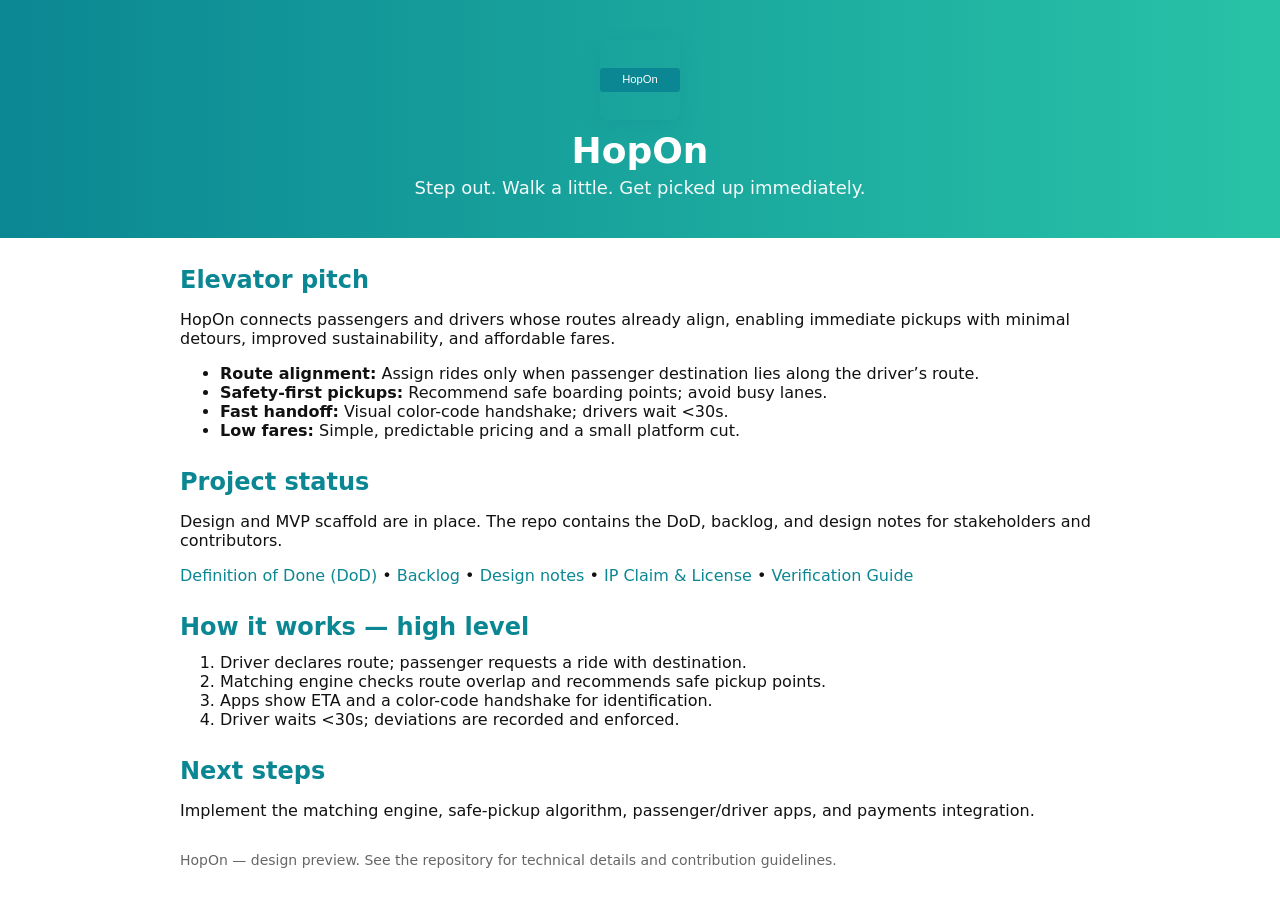
==== index.html @ 12545c6d "deploy: b455ee2b6f2b6a9538eb7493ad0d8c0c2b0b218a" ====
<!doctype html>
<html lang="en">
  <head>
    <meta charset="utf-8" />
    <meta name="viewport" content="width=device-width,initial-scale=1" />
    <title>HopOn — Instant Walk-to-Ride Pickup</title>
    <link rel="stylesheet" href="style.css">
  </head>
  <body>
    <header class="hero">
      <img src="logo.svg" alt="HopOn logo" class="logo">
      <h1>HopOn</h1>
      <p class="tagline">Step out. Walk a little. Get picked up immediately.</p>
    </header>

    <main class="container">
      <section id="pitch">
        <h2>Elevator pitch</h2>
        <p>HopOn connects passengers and drivers whose routes already align, enabling immediate pickups with minimal detours, improved sustainability, and affordable fares.</p>
        <ul>
          <li><strong>Route alignment:</strong> Assign rides only when passenger destination lies along the driver’s route.</li>
          <li><strong>Safety-first pickups:</strong> Recommend safe boarding points; avoid busy lanes.</li>
          <li><strong>Fast handoff:</strong> Visual color-code handshake; drivers wait &lt;30s.</li>
          <li><strong>Low fares:</strong> Simple, predictable pricing and a small platform cut.</li>
        </ul>
      </section>

      <section id="status">
        <h2>Project status</h2>
        <p>Design and MVP scaffold are in place. The repo contains the DoD, backlog, and design notes for stakeholders and contributors.</p>
        <p>
          <a href="https://github.com/aRcHmaGe333/HopOn/blob/main/DoD.md">Definition of Done (DoD)</a> •
          <a href="https://github.com/aRcHmaGe333/HopOn/blob/main/BACKLOG.md">Backlog</a> •
          <a href="https://github.com/aRcHmaGe333/HopOn/blob/main/HopOn.md">Design notes</a> •
          <a href="https://github.com/aRcHmaGe333/HopOn/blob/main/LICENSE.md">IP Claim & License</a> •
          <a href="https://github.com/aRcHmaGe333/HopOn/blob/main/VERIFY.md">Verification Guide</a>
        </p>
      </section>

      <section id="how">
        <h2>How it works — high level</h2>
        <ol>
          <li>Driver declares route; passenger requests a ride with destination.</li>
          <li>Matching engine checks route overlap and recommends safe pickup points.</li>
          <li>Apps show ETA and a color-code handshake for identification.</li>
          <li>Driver waits &lt;30s; deviations are recorded and enforced.</li>
        </ol>
      </section>

      <section id="next">
        <h2>Next steps</h2>
        <p>Implement the matching engine, safe-pickup algorithm, passenger/driver apps, and payments integration.</p>
      </section>

      <footer>
        <p>HopOn — design preview. See the repository for technical details and contribution guidelines.</p>
      </footer>
    </main>
  </body>
</html>
---- style.css ----
body { font-family: system-ui, -apple-system, 'Segoe UI', Roboto, 'Helvetica Neue', Arial, sans-serif; color: #111; margin: 0; background: #fff; }
.hero { background: linear-gradient(90deg,#0b8793,#28c3a7); color: #fff; padding: 40px 20px; text-align:center; }
.logo { width:80px; height:80px; vertical-align:middle; border-radius:8px; box-shadow: 0 6px 18px rgba(11,135,147,0.18); }
h1 { margin: 10px 0 6px; font-size: 36px; }
.tagline { margin: 0; font-size: 18px; opacity: 0.95; }
.container { padding: 28px; max-width: 920px; margin: 0 auto; }
section { margin-bottom: 28px; }
h2 { margin: 0 0 12px; color: #0b8793; }
ul { margin-top: 8px; }
ol { margin-top: 8px; }
a { color: #0b8793; text-decoration: none; }
footer { margin-top: 32px; color: #666; font-size: 14px; }
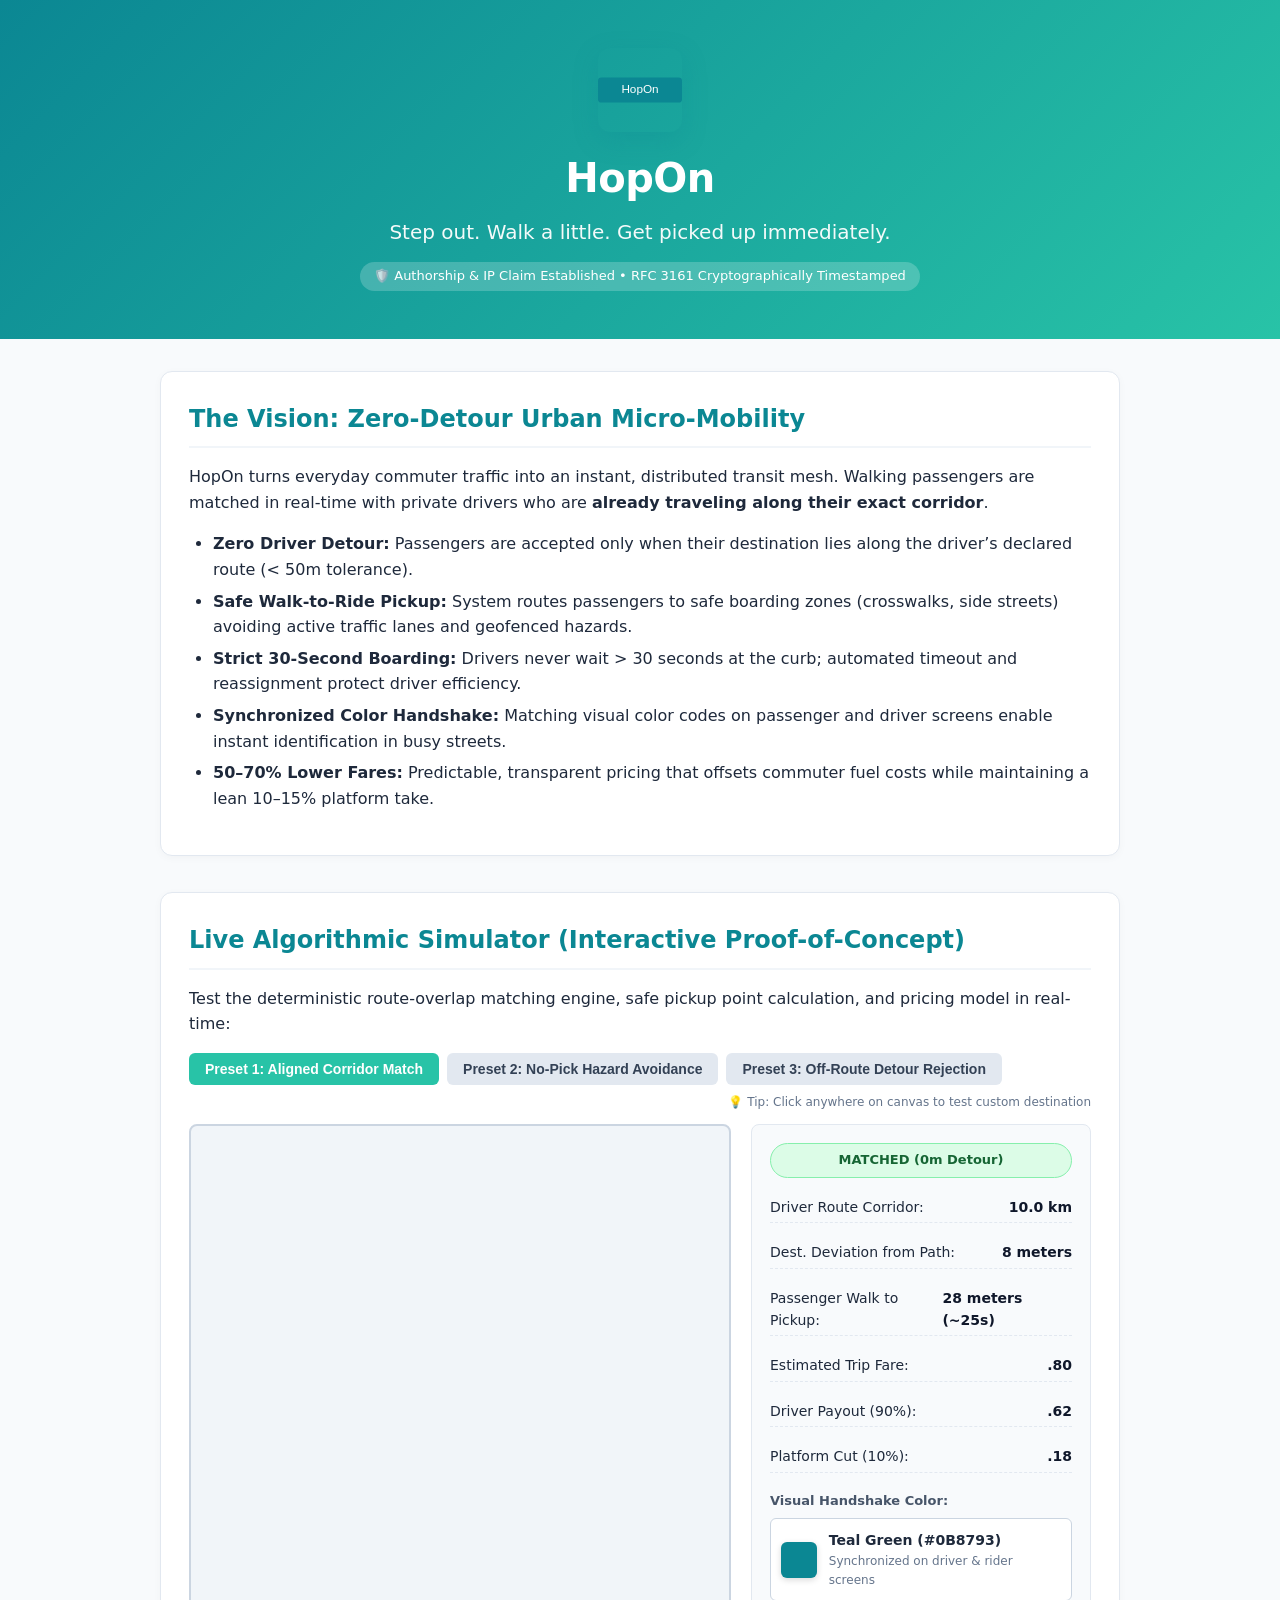
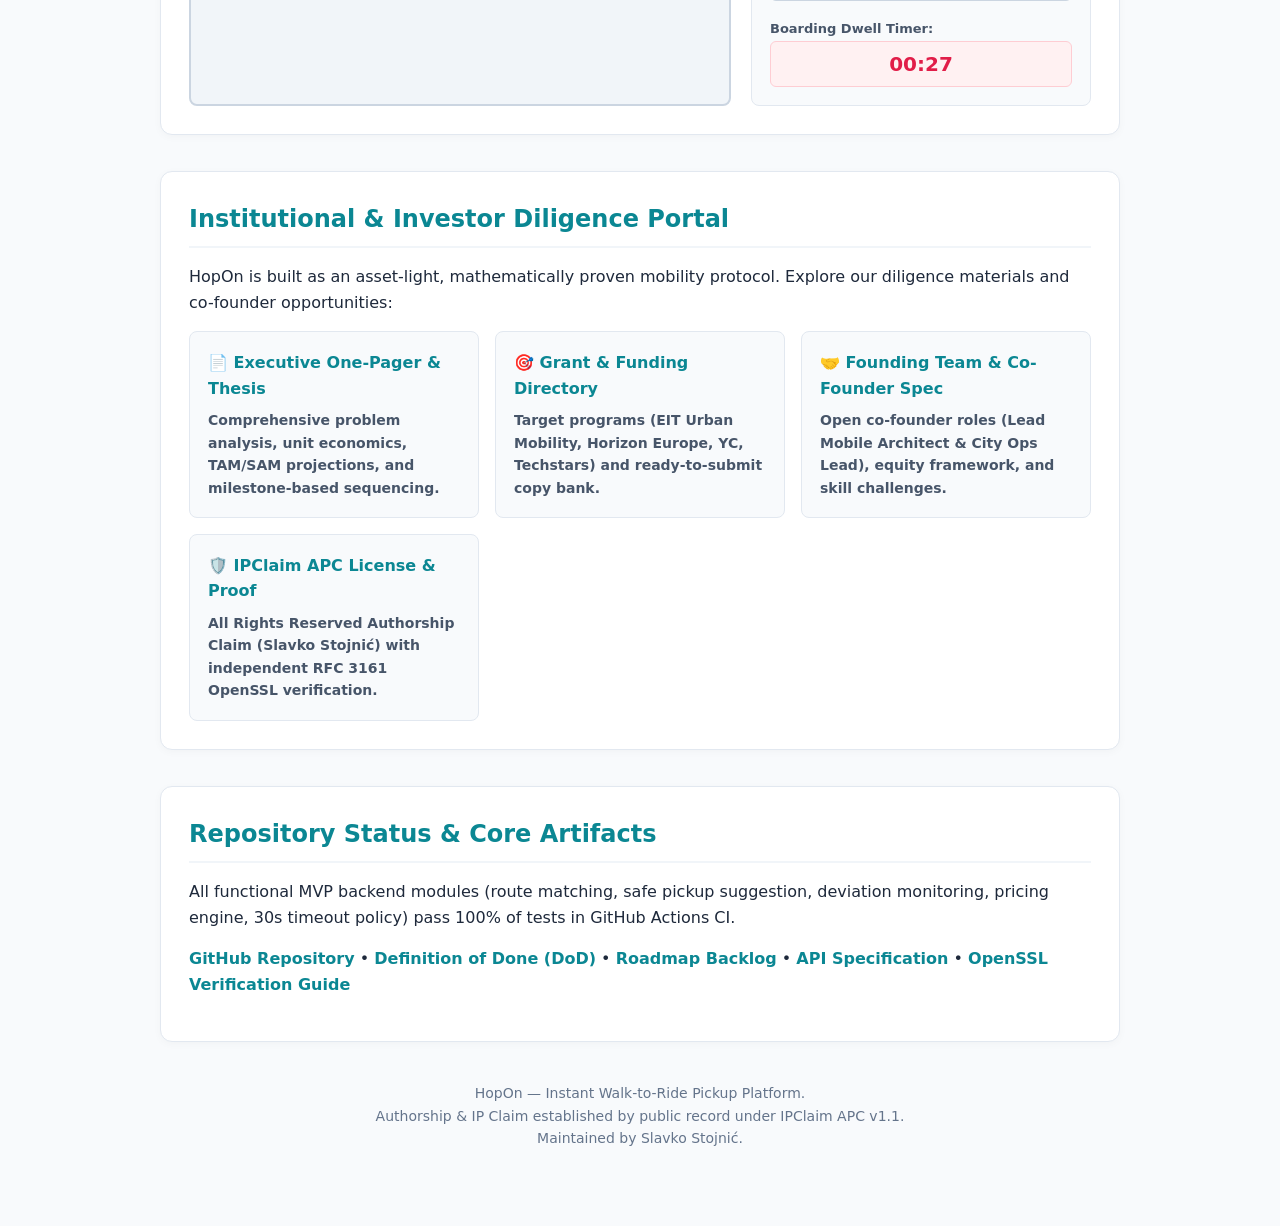
==== commit 862edb4d: "deploy: f11b09f03d6e1f5b337094c990354def337a84da" ====
--- a/index.html
+++ b/index.html
@@ -3,7 +3,7 @@
   <head>
     <meta charset="utf-8" />
     <meta name="viewport" content="width=device-width,initial-scale=1" />
-    <title>HopOn — Instant Walk-to-Ride Pickup</title>
+    <title>HopOn — Instant Walk-to-Ride Pickup Platform</title>
     <link rel="stylesheet" href="style.css">
   </head>
   <body>
@@ -11,50 +11,378 @@
       <img src="logo.svg" alt="HopOn logo" class="logo">
       <h1>HopOn</h1>
       <p class="tagline">Step out. Walk a little. Get picked up immediately.</p>
+      <div class="ip-badge-header">
+        🛡️ Authorship &amp; IP Claim Established • RFC 3161 Cryptographically Timestamped
+      </div>
     </header>
 
     <main class="container">
       <section id="pitch">
-        <h2>Elevator pitch</h2>
-        <p>HopOn connects passengers and drivers whose routes already align, enabling immediate pickups with minimal detours, improved sustainability, and affordable fares.</p>
+        <h2>The Vision: Zero-Detour Urban Micro-Mobility</h2>
+        <p>HopOn turns everyday commuter traffic into an instant, distributed transit mesh. Walking passengers are matched in real-time with private drivers who are <strong>already traveling along their exact corridor</strong>.</p>
         <ul>
-          <li><strong>Route alignment:</strong> Assign rides only when passenger destination lies along the driver’s route.</li>
-          <li><strong>Safety-first pickups:</strong> Recommend safe boarding points; avoid busy lanes.</li>
-          <li><strong>Fast handoff:</strong> Visual color-code handshake; drivers wait &lt;30s.</li>
-          <li><strong>Low fares:</strong> Simple, predictable pricing and a small platform cut.</li>
+          <li><strong>Zero Driver Detour:</strong> Passengers are accepted only when their destination lies along the driver’s declared route (&lt; 50m tolerance).</li>
+          <li><strong>Safe Walk-to-Ride Pickup:</strong> System routes passengers to safe boarding zones (crosswalks, side streets) avoiding active traffic lanes and geofenced hazards.</li>
+          <li><strong>Strict 30-Second Boarding:</strong> Drivers never wait &gt; 30 seconds at the curb; automated timeout and reassignment protect driver efficiency.</li>
+          <li><strong>Synchronized Color Handshake:</strong> Matching visual color codes on passenger and driver screens enable instant identification in busy streets.</li>
+          <li><strong>50–70% Lower Fares:</strong> Predictable, transparent pricing that offsets commuter fuel costs while maintaining a lean 10–15% platform take.</li>
         </ul>
       </section>
 
+      <!-- LIVE INTERACTIVE SIMULATOR -->
+      <section id="simulator">
+        <h2>Live Algorithmic Simulator (Interactive Proof-of-Concept)</h2>
+        <p>Test the deterministic route-overlap matching engine, safe pickup point calculation, and pricing model in real-time:</p>
+
+        <div class="sim-controls">
+          <button class="btn btn-active" id="btn-p1" onclick="loadScenario(1)">Preset 1: Aligned Corridor Match</button>
+          <button class="btn btn-secondary" id="btn-p2" onclick="loadScenario(2)">Preset 2: No-Pick Hazard Avoidance</button>
+          <button class="btn btn-secondary" id="btn-p3" onclick="loadScenario(3)">Preset 3: Off-Route Detour Rejection</button>
+          <span style="font-size:12px;color:#64748b;align-self:center;margin-left:auto;">💡 Tip: Click anywhere on canvas to test custom destination</span>
+        </div>
+
+        <div class="simulator-grid">
+          <div class="sim-canvas-box">
+            <canvas id="simCanvas" width="580" height="360"></canvas>
+          </div>
+
+          <div class="sim-panel">
+            <div id="statusBadge" class="status-pill status-matched">MATCHED (0m Detour)</div>
+
+            <div class="metric-row">
+              <span>Driver Route Corridor:</span>
+              <span class="metric-val" id="valRouteLen">10.0 km</span>
+            </div>
+            <div class="metric-row">
+              <span>Dest. Deviation from Path:</span>
+              <span class="metric-val" id="valDeviation">8 meters</span>
+            </div>
+            <div class="metric-row">
+              <span>Passenger Walk to Pickup:</span>
+              <span class="metric-val" id="valWalk">28 meters (~25s)</span>
+            </div>
+            <div class="metric-row">
+              <span>Estimated Trip Fare:</span>
+              <span class="metric-val" id="valFare">.80</span>
+            </div>
+            <div class="metric-row">
+              <span>Driver Payout (90%):</span>
+              <span class="metric-val" id="valDriver">.62</span>
+            </div>
+            <div class="metric-row">
+              <span>Platform Cut (10%):</span>
+              <span class="metric-val" id="valPlatform">.18</span>
+            </div>
+
+            <div>
+              <span style="font-size:13px;font-weight:600;color:#475569;">Visual Handshake Color:</span>
+              <div class="color-handshake" style="margin-top:6px;">
+                <div class="color-swatch" id="colorSwatch" style="background:#0b8793;"></div>
+                <div>
+                  <div style="font-weight:700;font-size:14px;" id="colorName">Teal Green (#0B8793)</div>
+                  <div style="font-size:12px;color:#64748b;">Synchronized on driver &amp; rider screens</div>
+                </div>
+              </div>
+            </div>
+
+            <div>
+              <span style="font-size:13px;font-weight:600;color:#475569;">Boarding Dwell Timer:</span>
+              <div class="timer-box" id="dwellTimer">00:27</div>
+            </div>
+          </div>
+        </div>
+      </section>
+
+      <!-- INSTITUTIONAL, FUNDING & TEAM PORTAL -->
+      <section id="institutional">
+        <h2>Institutional &amp; Investor Diligence Portal</h2>
+        <p>HopOn is built as an asset-light, mathematically proven mobility protocol. Explore our diligence materials and co-founder opportunities:</p>
+
+        <div class="cards-grid">
+          <a class="card" href="https://github.com/aRcHmaGe333/HopOn/blob/main/docs/INVESTOR_ONE_PAGER.md">
+            <h4>📄 Executive One-Pager &amp; Thesis</h4>
+            <p>Comprehensive problem analysis, unit economics, TAM/SAM projections, and milestone-based sequencing.</p>
+          </a>
+
+          <a class="card" href="https://github.com/aRcHmaGe333/HopOn/blob/main/docs/FUNDING_TARGETS.md">
+            <h4>🎯 Grant &amp; Funding Directory</h4>
+            <p>Target programs (EIT Urban Mobility, Horizon Europe, YC, Techstars) and ready-to-submit copy bank.</p>
+          </a>
+
+          <a class="card" href="https://github.com/aRcHmaGe333/HopOn/blob/main/docs/COFOUNDER_SPEC.md">
+            <h4>🤝 Founding Team &amp; Co-Founder Spec</h4>
+            <p>Open co-founder roles (Lead Mobile Architect &amp; City Ops Lead), equity framework, and skill challenges.</p>
+          </a>
+
+          <a class="card" href="https://github.com/aRcHmaGe333/HopOn/blob/main/LICENSE.md">
+            <h4>🛡️ IPClaim APC License &amp; Proof</h4>
+            <p>All Rights Reserved Authorship Claim (Slavko Stojnić) with independent RFC 3161 OpenSSL verification.</p>
+          </a>
+        </div>
+      </section>
+
       <section id="status">
-        <h2>Project status</h2>
-        <p>Design and MVP scaffold are in place. The repo contains the DoD, backlog, and design notes for stakeholders and contributors.</p>
+        <h2>Repository Status &amp; Core Artifacts</h2>
+        <p>All functional MVP backend modules (route matching, safe pickup suggestion, deviation monitoring, pricing engine, 30s timeout policy) pass 100% of tests in GitHub Actions CI.</p>
         <p>
+          <a href="https://github.com/aRcHmaGe333/HopOn">GitHub Repository</a> •
           <a href="https://github.com/aRcHmaGe333/HopOn/blob/main/DoD.md">Definition of Done (DoD)</a> •
-          <a href="https://github.com/aRcHmaGe333/HopOn/blob/main/BACKLOG.md">Backlog</a> •
-          <a href="https://github.com/aRcHmaGe333/HopOn/blob/main/HopOn.md">Design notes</a> •
-          <a href="https://github.com/aRcHmaGe333/HopOn/blob/main/LICENSE.md">IP Claim & License</a> •
-          <a href="https://github.com/aRcHmaGe333/HopOn/blob/main/VERIFY.md">Verification Guide</a>
+          <a href="https://github.com/aRcHmaGe333/HopOn/blob/main/BACKLOG.md">Roadmap Backlog</a> •
+          <a href="https://github.com/aRcHmaGe333/HopOn/blob/main/docs/api.md">API Specification</a> •
+          <a href="https://github.com/aRcHmaGe333/HopOn/blob/main/VERIFY.md">OpenSSL Verification Guide</a>
         </p>
       </section>
 
-      <section id="how">
-        <h2>How it works — high level</h2>
-        <ol>
-          <li>Driver declares route; passenger requests a ride with destination.</li>
-          <li>Matching engine checks route overlap and recommends safe pickup points.</li>
-          <li>Apps show ETA and a color-code handshake for identification.</li>
-          <li>Driver waits &lt;30s; deviations are recorded and enforced.</li>
-        </ol>
-      </section>
-
-      <section id="next">
-        <h2>Next steps</h2>
-        <p>Implement the matching engine, safe-pickup algorithm, passenger/driver apps, and payments integration.</p>
-      </section>
-
       <footer>
-        <p>HopOn — design preview. See the repository for technical details and contribution guidelines.</p>
+        <p>HopOn — Instant Walk-to-Ride Pickup Platform.<br>Authorship &amp; IP Claim established by public record under IPClaim APC v1.1.<br>Maintained by Slavko Stojnić.</p>
       </footer>
     </main>
+
+    <script>
+      // SIMULATOR SCRIPT
+      const canvas = document.getElementById('simCanvas');
+      const ctx = canvas.getContext('2d');
+
+      const driverRoute = [
+        {x: 40, y: 180},
+        {x: 160, y: 180},
+        {x: 280, y: 120},
+        {x: 420, y: 120},
+        {x: 540, y: 220}
+      ];
+
+      const noPickZone = { x: 200, y: 160, r: 40 };
+
+      let passenger = {
+        origin: {x: 170, y: 165},
+        dest: {x: 410, y: 125}
+      };
+
+      const colorPalette = [
+        {name: "Teal Green (#0B8793)", hex: "#0b8793"},
+        {name: "Coral Sun (#E056FD)", hex: "#e056fd"},
+        {name: "Amber Flame (#F0932B)", hex: "#f0932b"},
+        {name: "Electric Blue (#22A6B3)", hex: "#22a6b3"},
+        {name: "Emerald Flash (#6AB04C)", hex: "#6ab04c"}
+      ];
+
+      let currentColor = colorPalette[0];
+      let timerSec = 28;
+
+      function distSq(p1, p2) {
+        return (p1.x - p2.x)**2 + (p1.y - p2.y)**2;
+      }
+
+      function dist(p1, p2) {
+        return Math.sqrt(distSq(p1, p2));
+      }
+
+      function distToSegment(p, v, w) {
+        const l2 = distSq(v, w);
+        if (l2 === 0) return dist(p, v);
+        let t = ((p.x - v.x) * (w.x - v.x) + (p.y - v.y) * (w.y - v.y)) / l2;
+        t = Math.max(0, Math.min(1, t));
+        return dist(p, { x: v.x + t * (w.x - v.x), y: v.y + t * (w.y - v.y) });
+      }
+
+      function minDistanceToRoute(pt, route) {
+        let best = Infinity;
+        for (let i = 0; i < route.length - 1; i++) {
+          const d = distToSegment(pt, route[i], route[i+1]);
+          if (d < best) best = d;
+        }
+        return best;
+      }
+
+      function suggestPickup(origin, hazard) {
+        // Offsets in pixels (representing ~10-20 meters)
+        const offsets = [
+          {dx: 0, dy: 0},
+          {dx: 0, dy: -25},
+          {dx: 0, dy: 25},
+          {dx: 25, dy: 0},
+          {dx: -25, dy: 0},
+          {dx: 30, dy: -25},
+          {dx: -30, dy: 25}
+        ];
+        for (let o of offsets) {
+          const cand = { x: origin.x + o.dx, y: origin.y + o.dy };
+          if (dist(cand, hazard) > hazard.r) {
+            return cand;
+          }
+        }
+        return { x: origin.x + 35, y: origin.y - 35 };
+      }
+
+      function loadScenario(num) {
+        document.querySelectorAll('.sim-controls .btn').forEach(b => b.className = 'btn btn-secondary');
+        document.getElementById('btn-p' + num).className = 'btn btn-active';
+
+        if (num === 1) {
+          passenger.origin = {x: 100, y: 190};
+          passenger.dest = {x: 415, y: 122};
+          currentColor = colorPalette[0];
+        } else if (num === 2) {
+          passenger.origin = {x: 200, y: 165}; // inside no-pick zone
+          passenger.dest = {x: 430, y: 125};
+          currentColor = colorPalette[1];
+        } else if (num === 3) {
+          passenger.origin = {x: 110, y: 190};
+          passenger.dest = {x: 320, y: 310}; // far off-route detour
+          currentColor = colorPalette[2];
+        }
+        timerSec = 30;
+        updateSim();
+      }
+
+      function updateSim() {
+        const destDevPx = minDistanceToRoute(passenger.dest, driverRoute);
+        const isMatched = destDevPx <= 22; // ~50m scale threshold
+        const pickupPt = suggestPickup(passenger.origin, noPickZone);
+        const walkDistPx = dist(passenger.origin, pickupPt);
+
+        // Update UI
+        const badge = document.getElementById('statusBadge');
+        if (isMatched) {
+          badge.className = 'status-pill status-matched';
+          badge.innerText = 'MATCHED (0m Detour)';
+        } else {
+          badge.className = 'status-pill status-nomatch';
+          badge.innerText = 'REJECTED (Detour > 50m)';
+        }
+
+        const devMeters = Math.round(destDevPx * 1.8);
+        document.getElementById('valDeviation').innerText = ${devMeters} meters ;
+        
+        const walkMeters = Math.round(walkDistPx * 1.5);
+        const walkSec = Math.round(walkMeters * 0.9);
+        document.getElementById('valWalk').innerText = ${walkMeters} meters (~s walk);
+
+        const tripKm = isMatched ? 7.8 : 0;
+        const totalFare = isMatched ? (1.50 * (tripKm / 10) * 1.4).toFixed(2) : 0;
+        const driverFare = (totalFare * 0.9).toFixed(2);
+        const platformFare = (totalFare * 0.1).toFixed(2);
+
+        document.getElementById('valFare').innerText = isMatched ? $ : '.00';
+        document.getElementById('valDriver').innerText = isMatched ? $ : '.00';
+        document.getElementById('valPlatform').innerText = isMatched ? $ : '.00';
+
+        document.getElementById('colorSwatch').style.background = currentColor.hex;
+        document.getElementById('colorName').innerText = currentColor.name;
+
+        draw(pickupPt, isMatched);
+      }
+
+      function draw(pickupPt, isMatched) {
+        ctx.clearRect(0, 0, canvas.width, canvas.height);
+
+        // Background grid
+        ctx.strokeStyle = '#e2e8f0';
+        ctx.lineWidth = 1;
+        for (let x = 0; x < canvas.width; x += 30) {
+          ctx.beginPath(); ctx.moveTo(x, 0); ctx.lineTo(x, canvas.height); ctx.stroke();
+        }
+        for (let y = 0; y < canvas.height; y += 30) {
+          ctx.beginPath(); ctx.moveTo(0, y); ctx.lineTo(canvas.width, y); ctx.stroke();
+        }
+
+        // Draw No-Pick Hazard Zone
+        ctx.fillStyle = 'rgba(239, 68, 68, 0.18)';
+        ctx.strokeStyle = 'rgba(239, 68, 68, 0.6)';
+        ctx.lineWidth = 2;
+        ctx.setLineDash([4, 4]);
+        ctx.beginPath();
+        ctx.arc(noPickZone.x, noPickZone.y, noPickZone.r, 0, Math.PI * 2);
+        ctx.fill();
+        ctx.stroke();
+        ctx.setLineDash([]);
+
+        ctx.fillStyle = '#b91c1c';
+        ctx.font = '11px sans-serif';
+        ctx.fillText('NO-PICK ZONE (Hazard)', noPickZone.x - 55, noPickZone.y - noPickZone.r - 6);
+
+        // Draw Driver Route Corridor
+        ctx.strokeStyle = '#cbd5e1';
+        ctx.lineWidth = 18;
+        ctx.lineCap = 'round';
+        ctx.lineJoin = 'round';
+        ctx.beginPath();
+        ctx.moveTo(driverRoute[0].x, driverRoute[0].y);
+        for (let i = 1; i < driverRoute.length; i++) {
+          ctx.lineTo(driverRoute[i].x, driverRoute[i].y);
+        }
+        ctx.stroke();
+
+        ctx.strokeStyle = '#0b8793';
+        ctx.lineWidth = 6;
+        ctx.beginPath();
+        ctx.moveTo(driverRoute[0].x, driverRoute[0].y);
+        for (let i = 1; i < driverRoute.length; i++) {
+          ctx.lineTo(driverRoute[i].x, driverRoute[i].y);
+        }
+        ctx.stroke();
+
+        // Route Start / End Labels
+        ctx.fillStyle = '#0f172a';
+        ctx.font = 'bold 12px sans-serif';
+        ctx.fillText('Driver Origin', driverRoute[0].x - 10, driverRoute[0].y - 14);
+        ctx.fillText('Driver Destination', driverRoute[driverRoute.length-1].x - 60, driverRoute[driverRoute.length-1].y + 24);
+
+        // Draw Passenger Origin
+        ctx.fillStyle = '#2563eb';
+        ctx.beginPath();
+        ctx.arc(passenger.origin.x, passenger.origin.y, 8, 0, Math.PI * 2);
+        ctx.fill();
+        ctx.font = '11px sans-serif';
+        ctx.fillText('Passenger Origin', passenger.origin.x - 40, passenger.origin.y + 20);
+
+        // Draw Safe Pickup Point & Walk line
+        if (pickupPt) {
+          ctx.strokeStyle = '#16a34a';
+          ctx.lineWidth = 2;
+          ctx.setLineDash([3, 3]);
+          ctx.beginPath();
+          ctx.moveTo(passenger.origin.x, passenger.origin.y);
+          ctx.lineTo(pickupPt.x, pickupPt.y);
+          ctx.stroke();
+          ctx.setLineDash([]);
+
+          ctx.fillStyle = '#16a34a';
+          ctx.beginPath();
+          ctx.arc(pickupPt.x, pickupPt.y, 7, 0, Math.PI * 2);
+          ctx.fill();
+          ctx.fillText('Safe Boarding Point', pickupPt.x - 45, pickupPt.y - 12);
+        }
+
+        // Draw Passenger Destination
+        ctx.fillStyle = isMatched ? '#7c3aed' : '#dc2626';
+        ctx.beginPath();
+        ctx.arc(passenger.dest.x, passenger.dest.y, 8, 0, Math.PI * 2);
+        ctx.fill();
+        ctx.font = 'bold 11px sans-serif';
+        ctx.fillText(isMatched ? 'Passenger Dest (Matched)' : 'Passenger Dest (Detour!)', passenger.dest.x - 55, passenger.dest.y - 12);
+      }
+
+      canvas.addEventListener('click', (e) => {
+        const rect = canvas.getBoundingClientRect();
+        const scaleX = canvas.width / rect.width;
+        const scaleY = canvas.height / rect.height;
+        const clickX = (e.clientX - rect.left) * scaleX;
+        const clickY = (e.clientY - rect.top) * scaleY;
+
+        passenger.dest = { x: clickX, y: clickY };
+        document.querySelectorAll('.sim-controls .btn').forEach(b => b.className = 'btn btn-secondary');
+        updateSim();
+      });
+
+      // Boarding Countdown interval
+      setInterval(() => {
+        timerSec = timerSec > 0 ? timerSec - 1 : 30;
+        const secStr = timerSec < 10 ? '0' + timerSec : timerSec;
+        document.getElementById('dwellTimer').innerText = '00:' + secStr;
+      }, 1000);
+
+      loadScenario(1);
+    </script>
   </body>
 </html>
--- a/style.css
+++ b/style.css
@@ -1,12 +1,52 @@
-body { font-family: system-ui, -apple-system, 'Segoe UI', Roboto, 'Helvetica Neue', Arial, sans-serif; color: #111; margin: 0; background: #fff; }
-.hero { background: linear-gradient(90deg,#0b8793,#28c3a7); color: #fff; padding: 40px 20px; text-align:center; }
-.logo { width:80px; height:80px; vertical-align:middle; border-radius:8px; box-shadow: 0 6px 18px rgba(11,135,147,0.18); }
-h1 { margin: 10px 0 6px; font-size: 36px; }
-.tagline { margin: 0; font-size: 18px; opacity: 0.95; }
-.container { padding: 28px; max-width: 920px; margin: 0 auto; }
-section { margin-bottom: 28px; }
-h2 { margin: 0 0 12px; color: #0b8793; }
-ul { margin-top: 8px; }
-ol { margin-top: 8px; }
-a { color: #0b8793; text-decoration: none; }
-footer { margin-top: 32px; color: #666; font-size: 14px; }
+body { font-family: system-ui, -apple-system, 'Segoe UI', Roboto, 'Helvetica Neue', Arial, sans-serif; color: #1e293b; margin: 0; background: #f8fafc; line-height: 1.6; }
+.hero { background: linear-gradient(135deg, #0b8793 0%, #28c3a7 100%); color: #fff; padding: 48px 20px; text-align: center; }
+.logo { width: 84px; height: 84px; vertical-align: middle; border-radius: 12px; box-shadow: 0 8px 24px rgba(11,135,147,0.25); }
+h1 { margin: 14px 0 6px; font-size: 40px; font-weight: 800; letter-spacing: -0.5px; }
+.tagline { margin: 0; font-size: 20px; opacity: 0.95; font-weight: 300; }
+.ip-badge-header { display: inline-block; margin-top: 14px; background: rgba(255,255,255,0.2); padding: 4px 14px; border-radius: 20px; font-size: 13px; font-weight: 500; }
+.container { padding: 32px 20px; max-width: 960px; margin: 0 auto; }
+section { margin-bottom: 36px; background: #fff; padding: 28px; border-radius: 12px; border: 1px solid #e2e8f0; box-shadow: 0 2px 8px rgba(0,0,0,0.03); }
+h2 { margin: 0 0 16px; color: #0b8793; font-size: 24px; border-bottom: 2px solid #f1f5f9; padding-bottom: 8px; }
+h3 { margin: 16px 0 8px; color: #0f172a; font-size: 18px; }
+ul, ol { margin-top: 8px; padding-left: 24px; }
+li { margin-bottom: 6px; }
+a { color: #0b8793; font-weight: 600; text-decoration: none; }
+a:hover { text-decoration: underline; }
+
+/* Simulator styles */
+.simulator-container { display: flex; flex-direction: column; gap: 20px; }
+@media (min-width: 768px) {
+  .simulator-grid { display: grid; grid-template-columns: 1fr 340px; gap: 20px; }
+}
+.sim-canvas-box { position: relative; border-radius: 8px; overflow: hidden; border: 2px solid #cbd5e1; background: #f1f5f9; text-align: center; }
+canvas { display: block; width: 100%; height: auto; cursor: crosshair; }
+.sim-controls { display: flex; flex-wrap: wrap; gap: 8px; margin-bottom: 12px; }
+.btn { background: #0b8793; color: #fff; border: none; padding: 8px 16px; border-radius: 6px; cursor: pointer; font-size: 14px; font-weight: 600; transition: background 0.2s; }
+.btn:hover { background: #086972; text-decoration: none; }
+.btn-secondary { background: #e2e8f0; color: #334155; }
+.btn-secondary:hover { background: #cbd5e1; color: #0f172a; }
+.btn-active { background: #28c3a7; color: #fff; }
+
+.sim-panel { background: #f8fafc; border: 1px solid #e2e8f0; border-radius: 8px; padding: 18px; display: flex; flex-direction: column; gap: 14px; }
+.status-pill { display: inline-block; padding: 6px 12px; border-radius: 20px; font-size: 13px; font-weight: 700; text-align: center; }
+.status-matched { background: #dcfce7; color: #166534; border: 1px solid #86efac; }
+.status-nomatch { background: #fee2e2; color: #991b1b; border: 1px solid #fca5a5; }
+
+.metric-row { display: flex; justify-content: space-between; font-size: 14px; padding: 4px 0; border-bottom: 1px dashed #e2e8f0; }
+.metric-val { font-weight: 700; color: #0f172a; }
+
+.color-handshake { display: flex; align-items: center; gap: 12px; background: #fff; padding: 10px; border-radius: 6px; border: 1px solid #cbd5e1; }
+.color-swatch { width: 36px; height: 36px; border-radius: 6px; box-shadow: 0 2px 6px rgba(0,0,0,0.15); animation: pulse 2s infinite; }
+@keyframes pulse { 0% { transform: scale(1); } 50% { transform: scale(1.08); } 100% { transform: scale(1); } }
+
+.timer-box { font-size: 20px; font-weight: 800; color: #e11d48; text-align: center; background: #fff1f2; padding: 6px; border-radius: 6px; border: 1px solid #fecdd3; }
+
+/* Cards Grid */
+.cards-grid { display: grid; grid-template-columns: repeat(auto-fit, minmax(260px, 1fr)); gap: 16px; margin-top: 14px; }
+.card { background: #f8fafc; border: 1px solid #e2e8f0; border-radius: 8px; padding: 18px; transition: transform 0.2s, box-shadow 0.2s; }
+.card:hover { transform: translateY(-2px); box-shadow: 0 6px 16px rgba(0,0,0,0.06); border-color: #cbd5e1; }
+.card h4 { margin: 0 0 8px; color: #0b8793; font-size: 16px; }
+.card p { margin: 0; font-size: 14px; color: #475569; }
+
+footer { margin-top: 40px; text-align: center; color: #64748b; font-size: 14px; padding-bottom: 30px; }
+
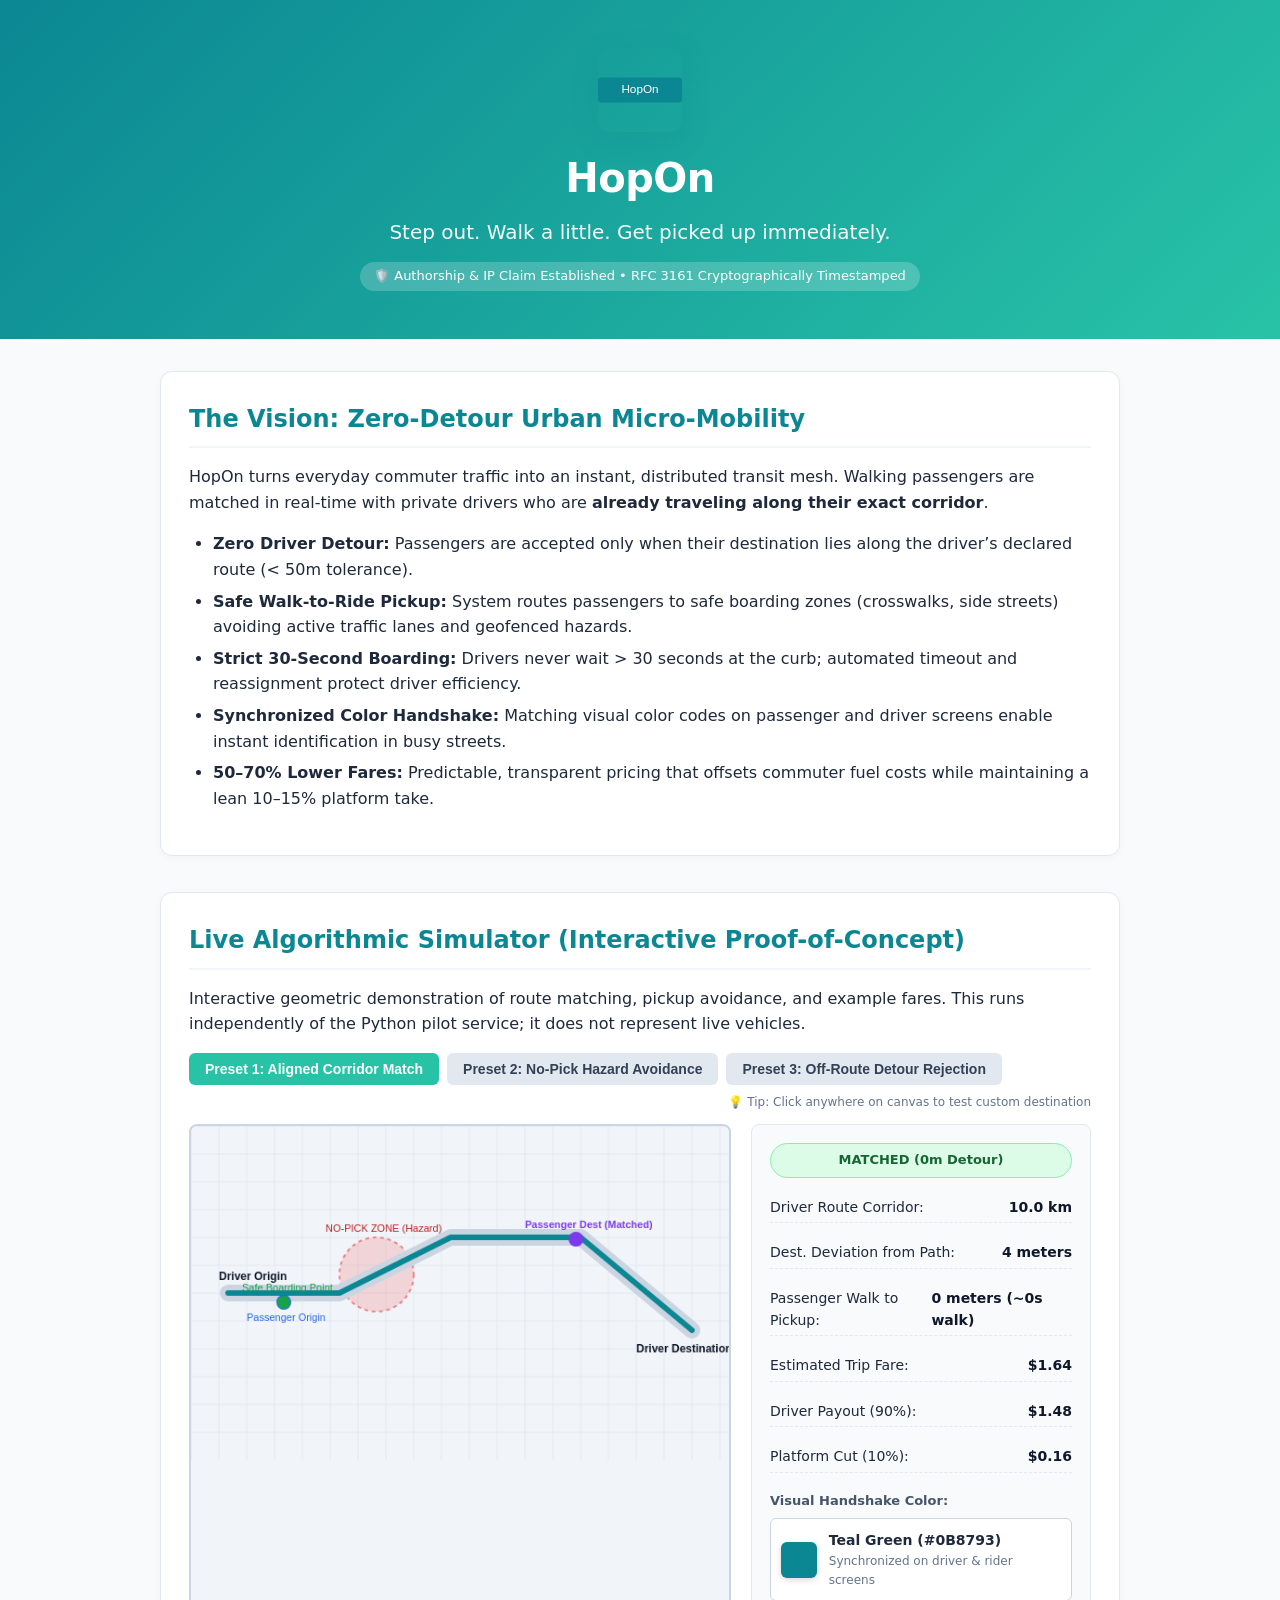
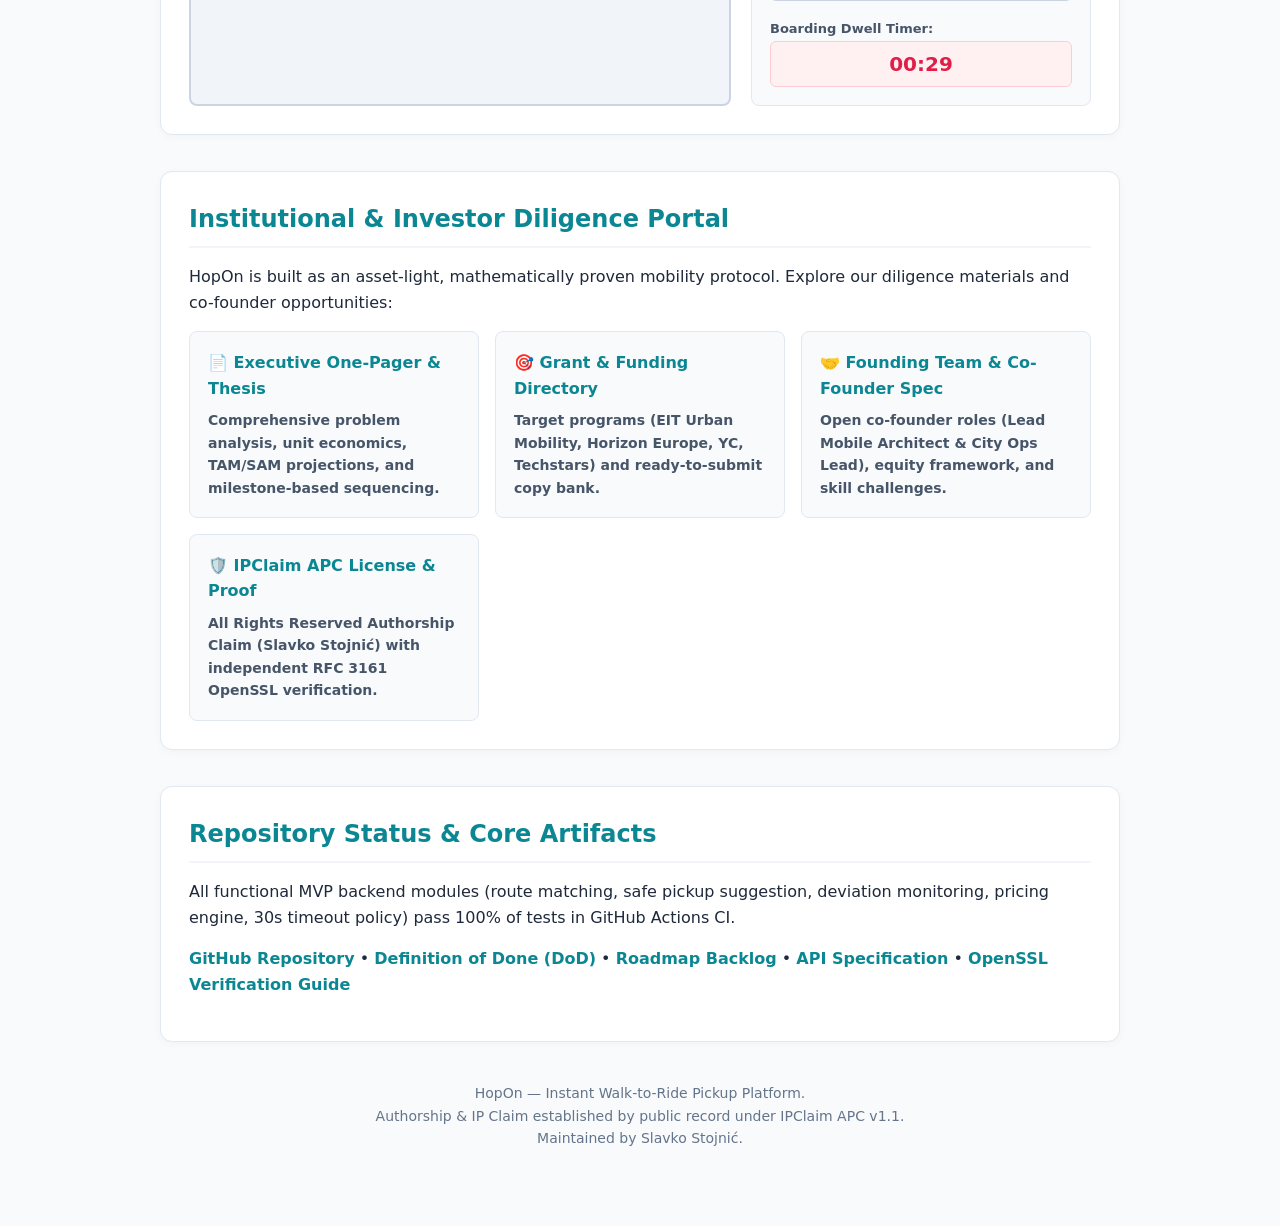
==== commit 1bdb00a6: "deploy: 8a6657ca8ecb48bb3bfbf22a53676737d1a2620e" ====
--- a/index.html
+++ b/index.html
@@ -32,7 +32,7 @@
       <!-- LIVE INTERACTIVE SIMULATOR -->
       <section id="simulator">
         <h2>Live Algorithmic Simulator (Interactive Proof-of-Concept)</h2>
-        <p>Test the deterministic route-overlap matching engine, safe pickup point calculation, and pricing model in real-time:</p>
+        <p>Interactive geometric demonstration of route matching, pickup avoidance, and example fares. This runs independently of the Python pilot service; it does not represent live vehicles.</p>
 
         <div class="sim-controls">
           <button class="btn btn-active" id="btn-p1" onclick="loadScenario(1)">Preset 1: Aligned Corridor Match</button>
@@ -252,20 +252,20 @@
         }
 
         const devMeters = Math.round(destDevPx * 1.8);
-        document.getElementById('valDeviation').innerText = ${devMeters} meters ;
+        document.getElementById('valDeviation').innerText = devMeters + ' meters';
         
         const walkMeters = Math.round(walkDistPx * 1.5);
         const walkSec = Math.round(walkMeters * 0.9);
-        document.getElementById('valWalk').innerText = ${walkMeters} meters (~s walk);
+        document.getElementById('valWalk').innerText = walkMeters + ' meters (~' + walkSec + 's walk)';
 
         const tripKm = isMatched ? 7.8 : 0;
         const totalFare = isMatched ? (1.50 * (tripKm / 10) * 1.4).toFixed(2) : 0;
         const driverFare = (totalFare * 0.9).toFixed(2);
         const platformFare = (totalFare * 0.1).toFixed(2);
 
-        document.getElementById('valFare').innerText = isMatched ? $ : '.00';
-        document.getElementById('valDriver').innerText = isMatched ? $ : '.00';
-        document.getElementById('valPlatform').innerText = isMatched ? $ : '.00';
+        document.getElementById('valFare').innerText = isMatched ? '$' + totalFare : '$0.00';
+        document.getElementById('valDriver').innerText = isMatched ? '$' + driverFare : '$0.00';
+        document.getElementById('valPlatform').innerText = isMatched ? '$' + platformFare : '$0.00';
 
         document.getElementById('colorSwatch').style.background = currentColor.hex;
         document.getElementById('colorName').innerText = currentColor.name;
